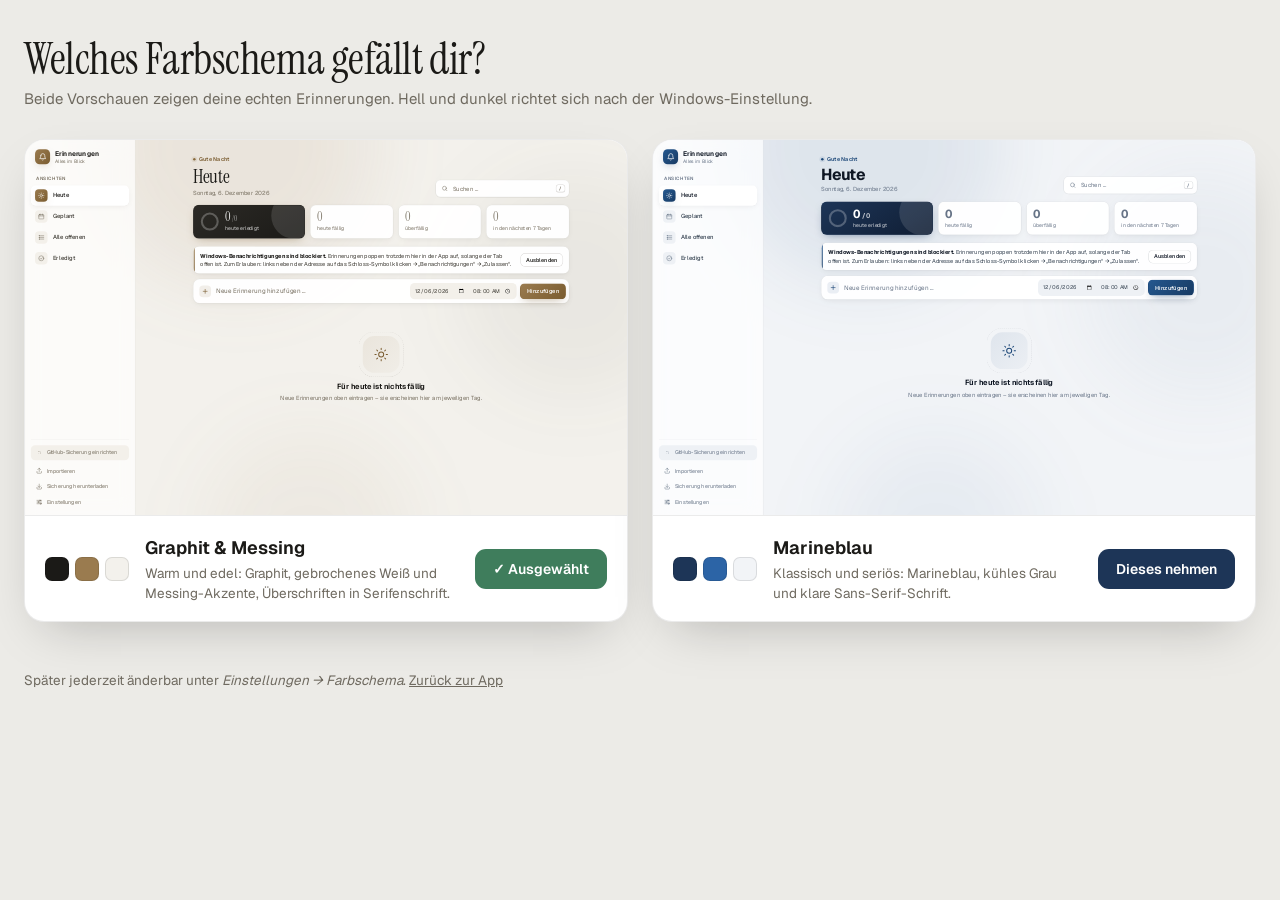
==== vorschau.html @ d9d2fae2 "Gediegene Farbschemata, tageweises Verschieben - Zwei Farbschemata statt Lila/Rosa: Graphit & Messin" ====
<!doctype html>
<html lang="de">
<head>
  <meta charset="utf-8">
  <meta name="viewport" content="width=device-width, initial-scale=1">
  <title>Farbschema wählen – Erinnerungen</title>
  <link rel="preconnect" href="https://fonts.googleapis.com">
  <link rel="preconnect" href="https://fonts.gstatic.com" crossorigin>
  <link rel="stylesheet" href="https://fonts.googleapis.com/css2?family=Geist:wght@400;500;600;700&family=Instrument+Serif&display=swap">
  <style>
    :root { --bg: #ecebe7; --text: #1b1a17; --muted: #6f6a60; --card: #fff; --border: rgba(0,0,0,.08); color-scheme: light; }
    @media (prefers-color-scheme: dark) { :root { --bg: #0f0f0e; --text: #eeeae2; --muted: #9a9384; --card: #191816; --border: rgba(255,255,255,.08); color-scheme: dark; } }
    * { box-sizing: border-box; }
    body { margin: 0; background: var(--bg); color: var(--text); font: 15px/1.5 "Geist", "Segoe UI", system-ui, sans-serif; }
    header { max-width: 1600px; margin: 0 auto; padding: 36px 24px 8px; }
    h1 { font: 400 44px/1.05 "Instrument Serif", Georgia, serif; margin: 0 0 6px; letter-spacing: -.01em; }
    header p { margin: 0; color: var(--muted); }
    main { max-width: 1600px; margin: 0 auto; padding: 20px 24px 48px; display: grid; grid-template-columns: repeat(auto-fit, minmax(min(560px, 100%), 1fr)); gap: 24px; }
    .opt { background: var(--card); border: 1px solid var(--border); border-radius: 20px; overflow: hidden; box-shadow: 0 20px 50px -20px rgba(0,0,0,.25); }
    .frame { position: relative; width: 100%; aspect-ratio: 1440 / 900; overflow: hidden; border-bottom: 1px solid var(--border); }
    .frame iframe { position: absolute; left: 0; top: 0; width: 1440px; height: 900px; border: 0; transform-origin: 0 0; pointer-events: none; }
    .info { display: flex; align-items: center; gap: 16px; padding: 18px 20px; flex-wrap: wrap; }
    .info h2 { margin: 0; font-size: 18px; font-weight: 650; }
    .info p { margin: 2px 0 0; color: var(--muted); font-size: 13.5px; }
    .info .grow { flex: 1; min-width: 220px; }
    .sw { display: flex; gap: 6px; }
    .sw i { width: 24px; height: 24px; border-radius: 7px; border: 1px solid rgba(0,0,0,.1); }
    button { font: 600 14px "Geist", "Segoe UI", sans-serif; height: 40px; padding: 0 18px; border-radius: 11px; border: 0; cursor: pointer; color: #fff; }
    button.ok { background: #3f7d5c !important; }
    .note { max-width: 1600px; margin: 0 auto; padding: 0 24px 40px; color: var(--muted); font-size: 13.5px; }
    a { color: inherit; }
  </style>
</head>
<body>
  <header>
    <h1>Welches Farbschema gefällt dir?</h1>
    <p>Beide Vorschauen zeigen deine echten Erinnerungen. Hell und dunkel richtet sich nach der Windows-Einstellung.</p>
  </header>
  <main id="opts"></main>
  <p class="note">Später jederzeit änderbar unter <i>Einstellungen → Farbschema</i>. <a href="./">Zurück zur App</a></p>

  <script>
    const THEMES = [
      { key: 'messing', name: 'Graphit & Messing', desc: 'Warm und edel: Graphit, gebrochenes Weiß und Messing-Akzente, Überschriften in Serifenschrift.', sw: ['#1b1a17', '#9a7b4f', '#f3f1ec'], btn: '#1b1a17' },
      { key: 'marine', name: 'Marineblau', desc: 'Klassisch und seriös: Marineblau, kühles Grau und klare Sans-Serif-Schrift.', sw: ['#1d3557', '#2c64a6', '#f2f4f7'], btn: '#1d3557' },
    ];
    const KEY = 'erinnerungen-app-v1';
    const current = () => { try { return JSON.parse(localStorage.getItem(KEY) || '{}').settings?.theme || 'messing'; } catch (_) { return 'messing'; } };

    function render() {
      const cur = current();
      document.getElementById('opts').innerHTML = THEMES.map((t) => `
        <section class="opt">
          <div class="frame"><iframe src="./?preview&theme=${t.key}" title="Vorschau ${t.name}" tabindex="-1" loading="lazy"></iframe></div>
          <div class="info">
            <span class="sw">${t.sw.map((c) => `<i style="background:${c}"></i>`).join('')}</span>
            <div class="grow"><h2>${t.name}</h2><p>${t.desc}</p></div>
            <button type="button" data-key="${t.key}" class="${cur === t.key ? 'ok' : ''}" style="background:${t.btn}">${cur === t.key ? '✓ Ausgewählt' : 'Dieses nehmen'}</button>
          </div>
        </section>`).join('');
      fit();
    }

    function fit() {
      document.querySelectorAll('.frame').forEach((f) => { f.querySelector('iframe').style.transform = `scale(${f.clientWidth / 1440})`; });
    }

    document.addEventListener('click', (e) => {
      const b = e.target.closest('button[data-key]');
      if (!b) return;
      try {
        const d = JSON.parse(localStorage.getItem(KEY) || '{}');
        d.settings = { ...(d.settings || {}), theme: b.dataset.key };
        localStorage.setItem(KEY, JSON.stringify(d));
      } catch (_) { alert('Konnte nicht gespeichert werden – bitte in der App unter Einstellungen wählen.'); }
      render();
    });
    window.addEventListener('resize', fit);
    render();
  </script>
</body>
</html>
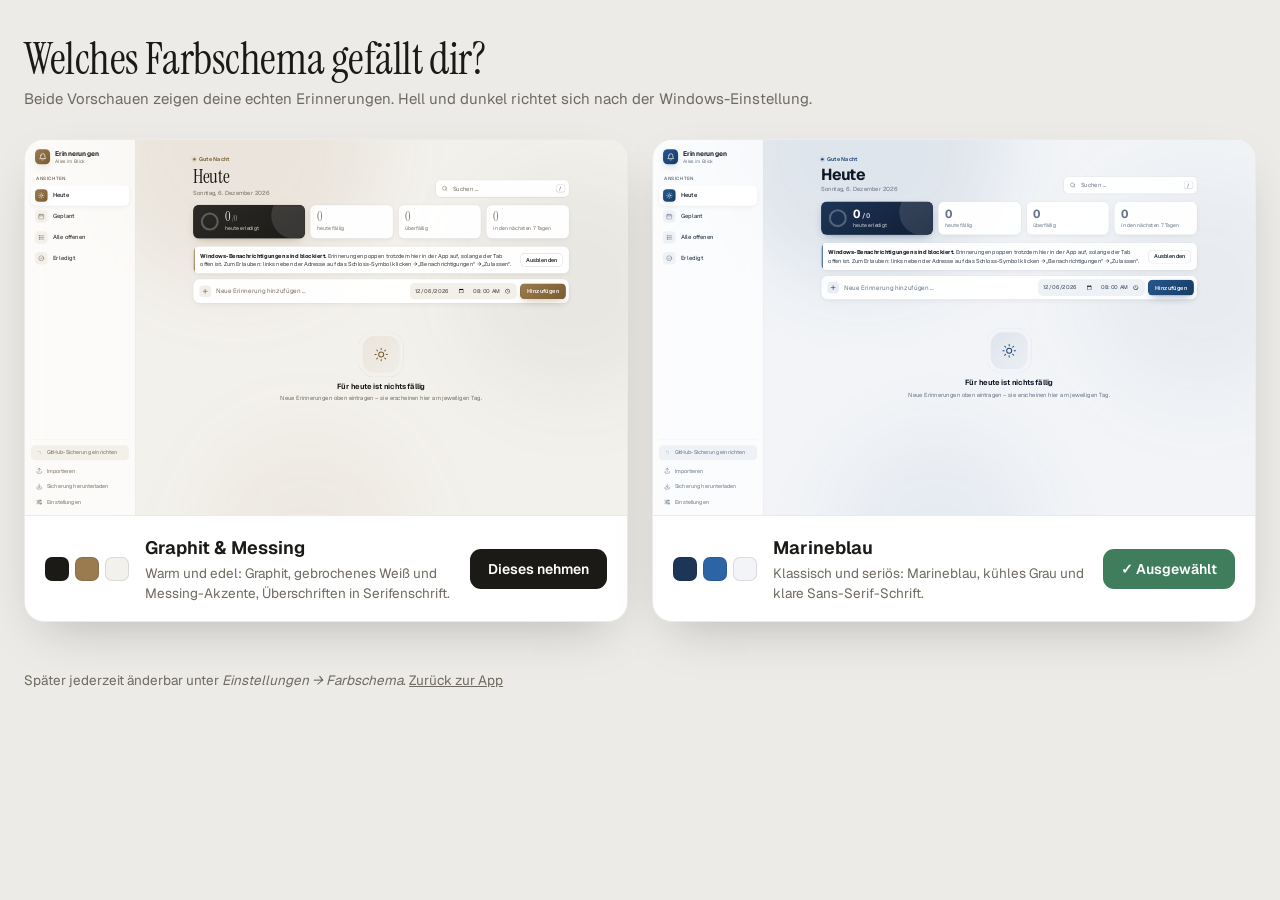
==== commit 06da0018: "Marineblau als Standard-Farbschema Co-Authored-By: Claude Opus 5.5 <noreply@anthropic.com>" ====
--- a/vorschau.html
+++ b/vorschau.html
@@ -45,7 +45,7 @@
       { key: 'marine', name: 'Marineblau', desc: 'Klassisch und seriös: Marineblau, kühles Grau und klare Sans-Serif-Schrift.', sw: ['#1d3557', '#2c64a6', '#f2f4f7'], btn: '#1d3557' },
     ];
     const KEY = 'erinnerungen-app-v1';
-    const current = () => { try { return JSON.parse(localStorage.getItem(KEY) || '{}').settings?.theme || 'messing'; } catch (_) { return 'messing'; } };
+    const current = () => { try { return JSON.parse(localStorage.getItem(KEY) || '{}').settings?.theme || 'marine'; } catch (_) { return 'marine'; } };
 
     function render() {
       const cur = current();
